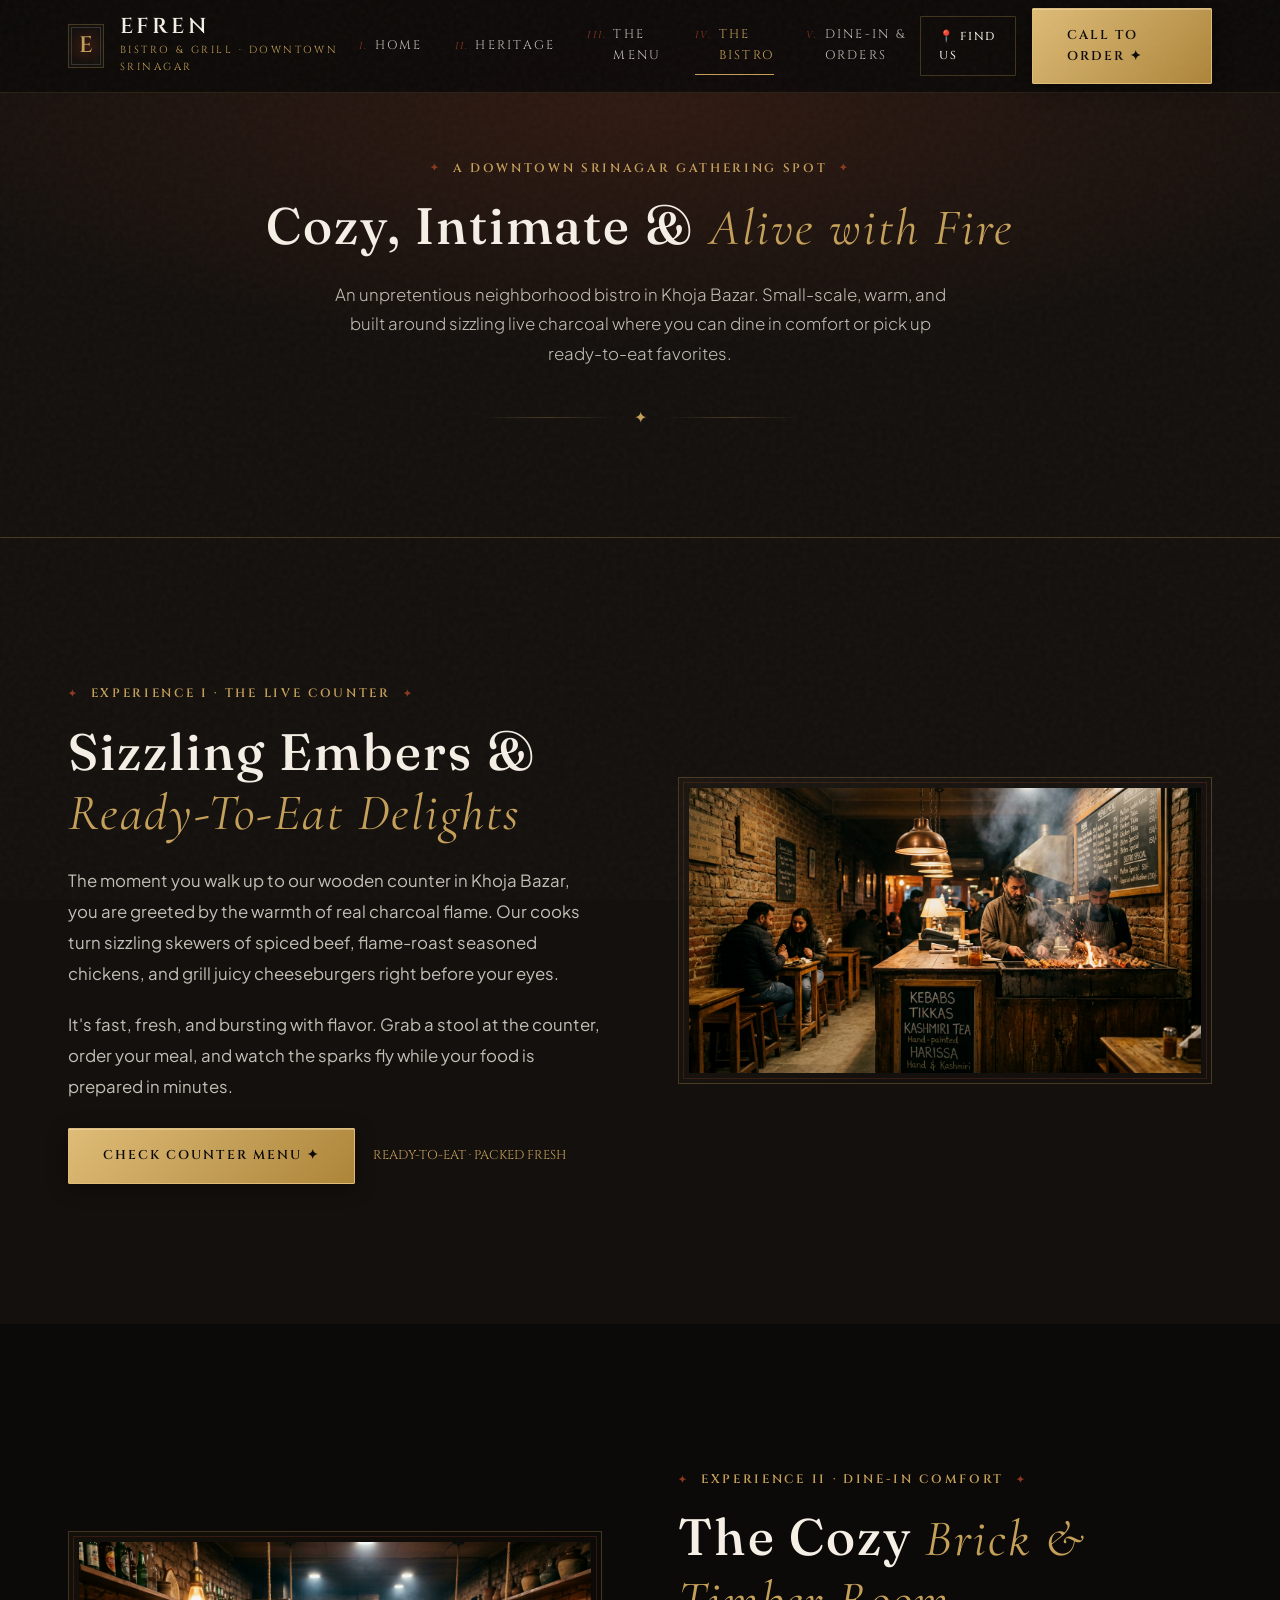
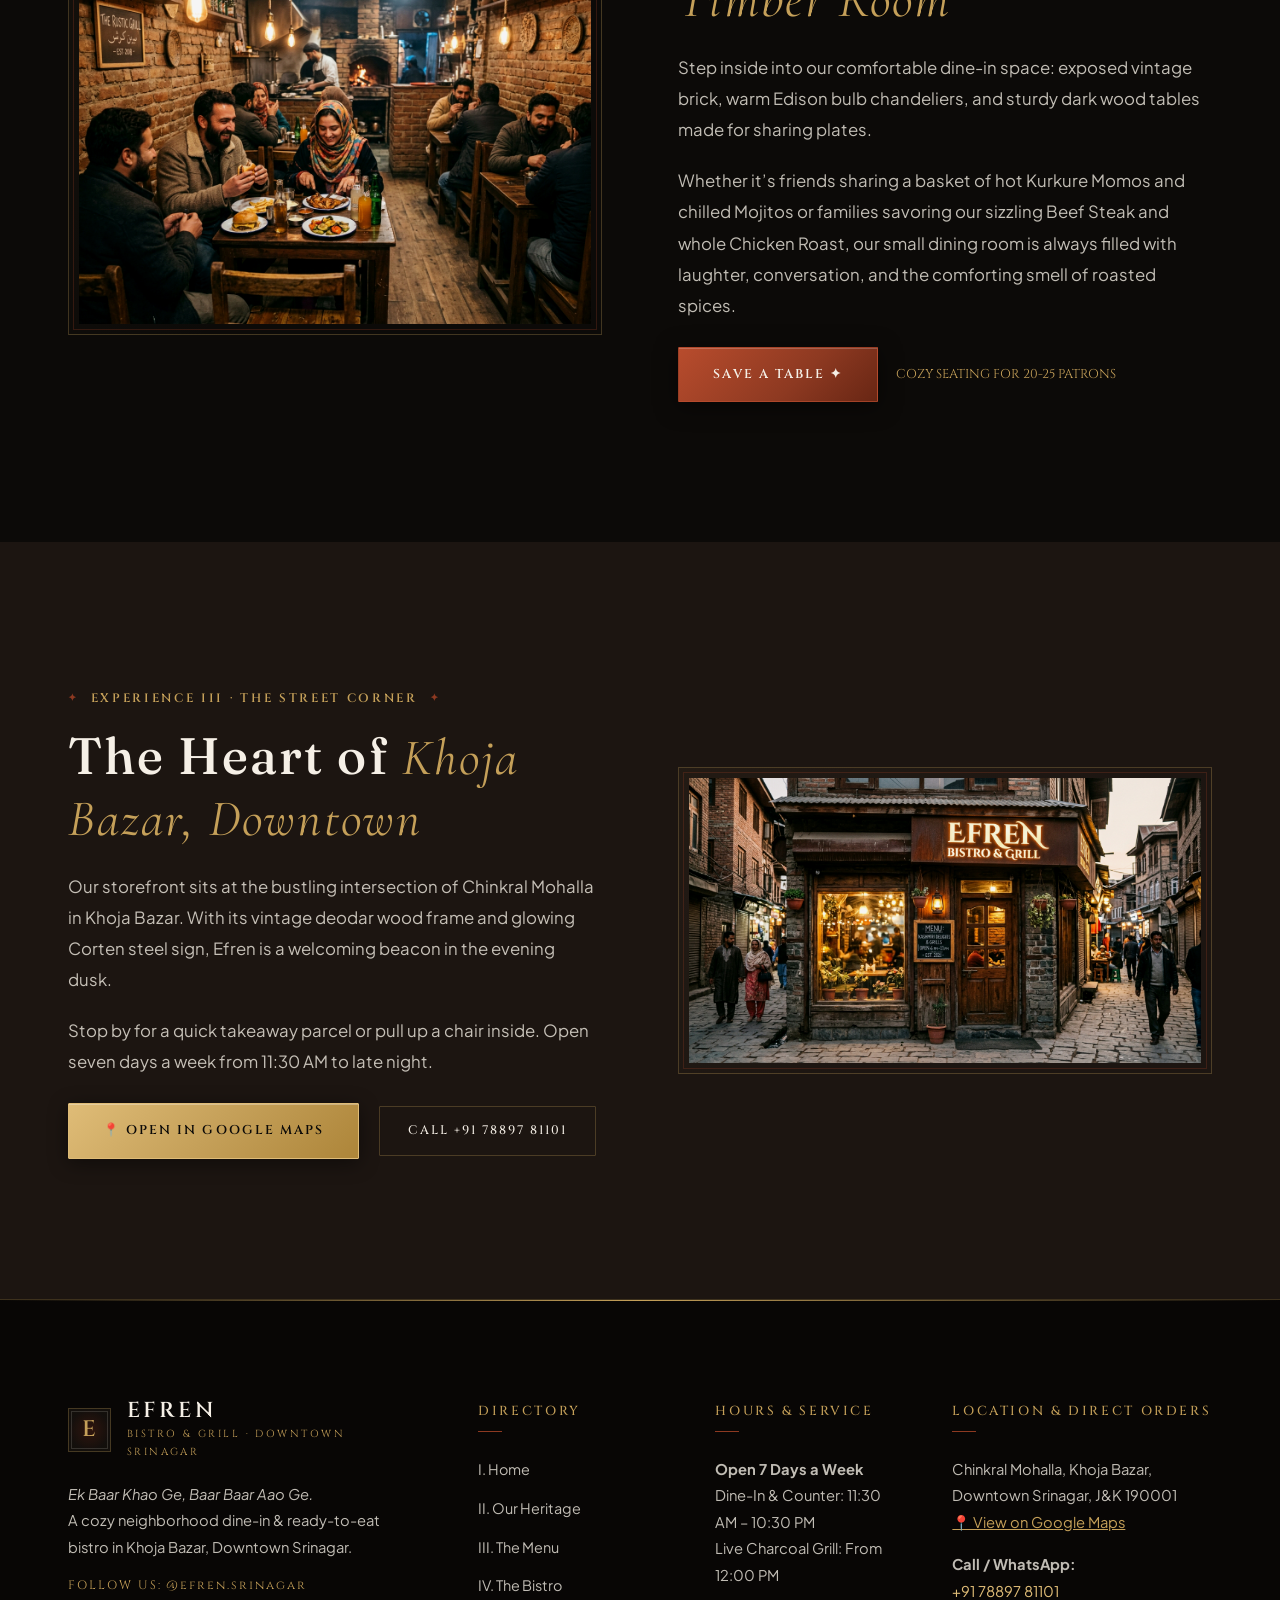
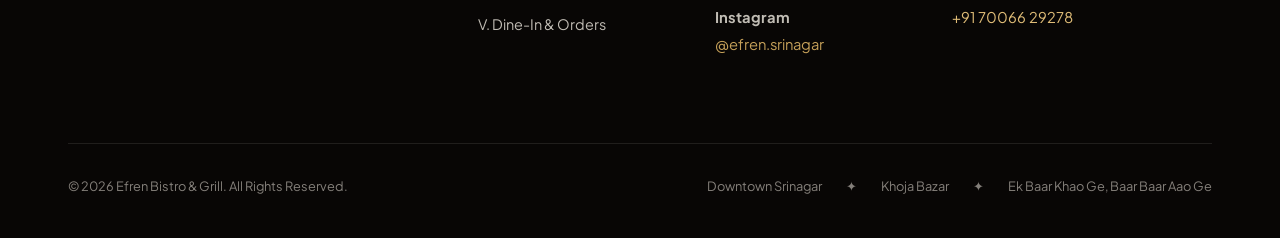
==== atmosphere.html @ 0ba17f74 "Add files via upload" ====
<!DOCTYPE html>
<html lang="en">
<head>
  <meta charset="UTF-8">
  <meta name="viewport" content="width=device-width, initial-scale=1.0">
  <title>The Bistro &amp; Atmosphere — Efren Bistro &amp; Grill Downtown Srinagar</title>
  <meta name="description" content="Experience the cozy small-scale dine-in atmosphere of Efren Bistro & Grill in Khoja Bazar, Downtown Srinagar. Sizzling charcoal counter, warm brick walls, and ready-to-eat street grill.">
  <link rel="stylesheet" href="assets/css/style.css">
</head>
<body class="bg-obsidian">

  <!-- ================= HEADER ================= -->
  <header class="site-header">
    <div class="container">
      <div class="header-inner">
        <a href="index.html" class="brand-crest" aria-label="Efren Bistro & Grill Home">
          <div class="brand-monogram">E</div>
          <div class="brand-text">
            <span class="brand-name">EFREN</span>
            <span class="brand-tag">Bistro &amp; Grill · Downtown Srinagar</span>
          </div>
        </a>

        <nav class="desktop-nav" aria-label="Main Navigation">
          <a href="index.html" class="nav-link"><span class="nav-num">I.</span> Home</a>
          <a href="story.html" class="nav-link"><span class="nav-num">II.</span> Heritage</a>
          <a href="menu.html" class="nav-link"><span class="nav-num">III.</span> The Menu</a>
          <a href="atmosphere.html" class="nav-link active"><span class="nav-num">IV.</span> The Bistro</a>
          <a href="reservations.html" class="nav-link"><span class="nav-num">V.</span> Dine-In &amp; Orders</a>
        </nav>

        <div class="header-cta-wrap">
          <a href="https://maps.app.goo.gl/sVBspjCtsgYMoenR8" target="_blank" class="btn-ghost-brass" style="padding: 10px 18px; font-size: 0.72rem;">📍 Find Us</a>
          <a href="tel:+917889781101" class="btn-brass">Call to Order ✦</a>
          <button class="mobile-toggle" aria-label="Toggle navigation menu" aria-expanded="false">
            <span></span><span></span><span></span>
          </button>
        </div>
      </div>
    </div>
  </header>

  <!-- Mobile Drawer -->
  <div class="mobile-drawer" role="dialog" aria-modal="true" aria-label="Mobile Navigation">
    <div class="drawer-top-bar">
      <div class="brand-monogram">E</div>
      <button class="drawer-close" aria-label="Close menu">✕</button>
    </div>
    <a href="index.html" class="nav-link"><span class="nav-num">I.</span> Home</a>
    <a href="story.html" class="nav-link"><span class="nav-num">II.</span> Our Story</a>
    <a href="menu.html" class="nav-link"><span class="nav-num">III.</span> The Menu</a>
    <a href="atmosphere.html" class="nav-link active"><span class="nav-num">IV.</span> The Bistro</a>
    <a href="reservations.html" class="nav-link"><span class="nav-num">V.</span> Dine-In &amp; Orders</a>
    <div style="margin-top: 36px; display: flex; flex-direction: column; gap: 12px;">
      <a href="tel:+917889781101" class="btn-brass" style="width: 100%; text-align: center;">Call: +91 78897 81101</a>
      <a href="https://maps.app.goo.gl/sVBspjCtsgYMoenR8" target="_blank" class="btn-ghost-brass" style="width: 100%; text-align: center;">📍 Open Google Maps</a>
    </div>
  </div>

  <!-- ================= BANNER ================= -->
  <section class="page-banner">
    <div class="container">
      <div class="page-banner-inner reveal-on-scroll">
        <div class="eyebrow">A Downtown Srinagar Gathering Spot</div>
        <h1 class="section-title">Cozy, Intimate &amp; <em>Alive with Fire</em></h1>
        <p class="section-subtitle" style="margin: 0 auto;">
          An unpretentious neighborhood bistro in Khoja Bazar. Small-scale, warm, and built around sizzling live charcoal where you can dine in comfort or pick up ready-to-eat favorites.
        </p>
        <div class="ornate-divider center">✦</div>
      </div>
    </div>
  </section>

  <!-- ================= SPACE 1: THE CHARCOAL COUNTER ================= -->
  <section class="editorial-section bg-walnut">
    <div class="container">
      <div class="editorial-grid">
        
        <div class="reveal-on-scroll">
          <div class="eyebrow">Experience I · The Live Counter</div>
          <h2 class="section-title">Sizzling Embers &amp; <em>Ready-To-Eat Delights</em></h2>
          <p style="font-size: 1.05rem; line-height: 1.85; margin-bottom: 20px;">
            The moment you walk up to our wooden counter in Khoja Bazar, you are greeted by the warmth of real charcoal flame. Our cooks turn sizzling skewers of spiced beef, flame-roast seasoned chickens, and grill juicy cheeseburgers right before your eyes.
          </p>
          <p style="font-size: 1.05rem; line-height: 1.85; margin-bottom: 26px;">
            It's fast, fresh, and bursting with flavor. Grab a stool at the counter, order your meal, and watch the sparks fly while your food is prepared in minutes.
          </p>
          <div style="display: flex; gap: 18px; align-items: center; flex-wrap: wrap;">
            <a href="menu.html" class="btn-brass">Check Counter Menu ✦</a>
            <span style="color: var(--tarnished-brass); font-family: var(--font-serif-royal); font-size: 0.8rem;">READY-TO-EAT · PACKED FRESH</span>
          </div>
        </div>

        <div class="archival-frame reveal-on-scroll">
          <img src="assets/images/bistro-counter.jpg" alt="Live charcoal grill counter at Efren Bistro & Grill" width="800" height="600" loading="lazy">
        </div>

      </div>
    </div>
  </section>

  <!-- ================= SPACE 2: COZY DINE-IN ROOM ================= -->
  <section class="editorial-section bg-obsidian">
    <div class="container">
      <div class="editorial-grid reverse">
        
        <div class="reveal-on-scroll">
          <div class="eyebrow">Experience II · Dine-In Comfort</div>
          <h2 class="section-title">The Cozy <em>Brick &amp; Timber Room</em></h2>
          <p style="font-size: 1.05rem; line-height: 1.85; margin-bottom: 20px;">
            Step inside into our comfortable dine-in space: exposed vintage brick, warm Edison bulb chandeliers, and sturdy dark wood tables made for sharing plates.
          </p>
          <p style="font-size: 1.05rem; line-height: 1.85; margin-bottom: 26px;">
            Whether it’s friends sharing a basket of hot Kurkure Momos and chilled Mojitos or families savoring our sizzling Beef Steak and whole Chicken Roast, our small dining room is always filled with laughter, conversation, and the comforting smell of roasted spices.
          </p>
          <div style="display: flex; gap: 18px; align-items: center; flex-wrap: wrap;">
            <a href="reservations.html" class="btn-corten">Save a Table ✦</a>
            <span style="color: var(--tarnished-brass); font-family: var(--font-serif-royal); font-size: 0.8rem;">COZY SEATING FOR 20-25 PATRONS</span>
          </div>
        </div>

        <div class="archival-frame reveal-on-scroll">
          <img src="assets/images/bistro-dining.jpg" alt="Cozy dine-in room of Efren Bistro in Downtown Srinagar" width="800" height="600" loading="lazy">
        </div>

      </div>
    </div>
  </section>

  <!-- ================= SPACE 3: HISTORIC STOREFRONT IN KHOJA BAZAR ================= -->
  <section class="editorial-section bg-walnut-warm">
    <div class="container">
      <div class="editorial-grid">
        
        <div class="reveal-on-scroll">
          <div class="eyebrow">Experience III · The Street Corner</div>
          <h2 class="section-title">The Heart of <em>Khoja Bazar, Downtown</em></h2>
          <p style="font-size: 1.05rem; line-height: 1.85; margin-bottom: 20px;">
            Our storefront sits at the bustling intersection of Chinkral Mohalla in Khoja Bazar. With its vintage deodar wood frame and glowing Corten steel sign, Efren is a welcoming beacon in the evening dusk.
          </p>
          <p style="font-size: 1.05rem; line-height: 1.85; margin-bottom: 26px;">
            Stop by for a quick takeaway parcel or pull up a chair inside. Open seven days a week from 11:30 AM to late night.
          </p>
          <div style="display: flex; gap: 20px; align-items: center; flex-wrap: wrap;">
            <a href="https://maps.app.goo.gl/sVBspjCtsgYMoenR8" target="_blank" class="btn-brass">📍 Open in Google Maps</a>
            <a href="tel:+917889781101" class="btn-ghost-brass">Call +91 78897 81101</a>
          </div>
        </div>

        <div class="archival-frame reveal-on-scroll">
          <img src="assets/images/bistro-storefront.jpg" alt="Storefront of Efren Bistro in historic Khoja Bazar" width="800" height="600" loading="lazy">
        </div>

      </div>
    </div>
  </section>

  <!-- ================= SITE FOOTER ================= -->
  <footer class="site-footer">
    <div class="container">
      <div class="footer-grid">
        
        <div class="footer-col">
          <div class="brand-crest" style="margin-bottom: 20px;">
            <div class="brand-monogram">E</div>
            <div class="brand-text">
              <span class="brand-name">EFREN</span>
              <span class="brand-tag">Bistro &amp; Grill · Downtown Srinagar</span>
            </div>
          </div>
          <p class="footer-info-p">
            <em>Ek Baar Khao Ge, Baar Baar Aao Ge.</em><br>
            A cozy neighborhood dine-in &amp; ready-to-eat bistro in Khoja Bazar, Downtown Srinagar.
          </p>
          <div style="font-family: var(--font-serif-royal); font-size: 0.76rem; letter-spacing: 0.16em; color: var(--tarnished-brass);">
            FOLLOW US: @efren.srinagar
          </div>
        </div>

        <div class="footer-col">
          <h4>Directory</h4>
          <ul class="footer-links">
            <li><a href="index.html">I. Home</a></li>
            <li><a href="story.html">II. Our Heritage</a></li>
            <li><a href="menu.html">III. The Menu</a></li>
            <li><a href="atmosphere.html">IV. The Bistro</a></li>
            <li><a href="reservations.html">V. Dine-In &amp; Orders</a></li>
          </ul>
        </div>

        <div class="footer-col">
          <h4>Hours &amp; Service</h4>
          <p class="footer-info-p">
            <strong>Open 7 Days a Week</strong><br>
            Dine-In &amp; Counter: 11:30 AM – 10:30 PM<br>
            Live Charcoal Grill: From 12:00 PM<br>
          </p>
          <p class="footer-info-p">
            <strong>Instagram</strong><br>
            <a href="https://instagram.com/efren.srinagar" target="_blank" style="color: var(--tarnished-brass);">@efren.srinagar</a>
          </p>
        </div>

        <div class="footer-col">
          <h4>Location &amp; Direct Orders</h4>
          <p class="footer-info-p">
            Chinkral Mohalla, Khoja Bazar,<br>
            Downtown Srinagar, J&amp;K 190001<br>
            <a href="https://maps.app.goo.gl/sVBspjCtsgYMoenR8" target="_blank" style="color: var(--tarnished-brass); text-decoration: underline;">📍 View on Google Maps</a>
          </p>
          <p class="footer-info-p">
            <strong>Call / WhatsApp:</strong><br>
            <a href="tel:+917889781101" style="color: var(--brass-bright);">+91 78897 81101</a><br>
            <a href="tel:+917006629278" style="color: var(--brass-bright);">+91 70066 29278</a>
          </p>
        </div>

      </div>

      <div class="footer-bottom">
        <div>© 2026 Efren Bistro &amp; Grill. All Rights Reserved.</div>
        <div style="display: flex; gap: 24px;">
          <span>Downtown Srinagar</span>
          <span>✦</span>
          <span>Khoja Bazar</span>
          <span>✦</span>
          <span>Ek Baar Khao Ge, Baar Baar Aao Ge</span>
        </div>
      </div>
    </div>
  </footer>

  <!-- ================= MOBILE STICKY QUICK ACTION BAR ================= -->
  <aside class="mobile-action-bar" aria-label="Quick Actions">
    <a href="tel:+917889781101" class="mobile-action-btn primary">
      <span class="action-icon">📞</span>
      <span>Call Order</span>
    </a>
    <a href="menu.html" class="mobile-action-btn">
      <span class="action-icon">📋</span>
      <span>Menu</span>
    </a>
    <a href="reservations.html" class="mobile-action-btn">
      <span class="action-icon">🍽️</span>
      <span>Dine-In</span>
    </a>
    <a href="https://maps.app.goo.gl/sVBspjCtsgYMoenR8" target="_blank" class="mobile-action-btn">
      <span class="action-icon">📍</span>
      <span>Maps</span>
    </a>
  </aside>

  <script src="assets/js/main.js"></script>
</body>
</html>
---- assets/css/style.css ----
/* ==========================================================================
   EFREN BISTRO & GRILL — SRINAGAR
   "Old Money & Corten Rust" Editorial Design System
   ========================================================================== */

@import url('https://fonts.googleapis.com/css2?family=Cinzel:wght@400;500;600;700&family=Cormorant+Garamond:ital,wght@0,400;0,500;0,600;1,400;1,500&family=Fraunces:ital,opsz,wght@0,9..144,300;0,9..144,400;0,9..144,500;0,9..144,600;1,9..144,400&family=Plus+Jakarta+Sans:wght@300;400;500;600&display=swap');

:root {
  /* Aristocratic Palettes */
  --bg-obsidian: #0c0a08;
  --bg-walnut: #14100d;
  --bg-walnut-warm: #1c1511;
  --bg-panel: #231b16;
  --bg-card: #201712;
  
  /* Weathered Metals & Earth Patina */
  --corten-rust: #8d3921;
  --corten-ember: #b84c2d;
  --corten-glow: rgba(184, 76, 45, 0.35);
  --tarnished-brass: #c5a059;
  --brass-bright: #dfbc77;
  --brass-dim: #987a3c;
  --oxidized-copper: #334d4e;
  --oxidized-lake: #213536;
  
  /* Parchment & Linen (Old Paper) */
  --parchment: #f5efe6;
  --parchment-dim: #e4d8c7;
  --bone: #faf7f2;
  --linen-dark: #3a2e26;
  
  /* Text & Legibility */
  --text-primary: #f5efe6;
  --text-secondary: rgba(245, 239, 230, 0.78);
  --text-muted: rgba(245, 239, 230, 0.52);
  --text-faint: rgba(245, 239, 230, 0.3);
  --text-dark: #1e1712;
  --text-dark-muted: #5e4f45;

  /* Borders & Hairlines */
  --line-gold: rgba(197, 160, 89, 0.28);
  --line-gold-bright: rgba(197, 160, 89, 0.55);
  --line-rust: rgba(141, 57, 33, 0.4);
  --line-faint: rgba(245, 239, 230, 0.1);
  --line-subtle: rgba(245, 239, 230, 0.06);

  /* Typography Stacks */
  --font-serif-royal: 'Cinzel', serif;
  --font-serif-display: 'Fraunces', serif;
  --font-serif-editorial: 'Cormorant Garamond', serif;
  --font-sans: 'Plus Jakarta Sans', -apple-system, BlinkMacSystemFont, sans-serif;

  /* Container */
  --max-w: 1240px;
  --header-h: 92px;
}

/* Base Reset & Smoothness */
*, *::before, *::after {
  margin: 0;
  padding: 0;
  box-sizing: border-box;
}

html {
  scroll-behavior: smooth;
  font-size: 16px;
  background-color: var(--bg-obsidian);
  color: var(--text-primary);
  text-rendering: optimizeLegibility;
  -webkit-font-smoothing: antialiased;
}

body {
  font-family: var(--font-sans);
  font-weight: 400;
  line-height: 1.68;
  background-color: var(--bg-obsidian);
  color: var(--text-primary);
  overflow-x: hidden;
  position: relative;
}

/* Subtle Vintage Tactile Grain Overlay */
body::before {
  content: '';
  position: fixed;
  inset: 0;
  width: 100vw;
  height: 100vh;
  pointer-events: none;
  z-index: 9999;
  opacity: 0.035;
  background-image: url("data:image/svg+xml,%3Csvg viewBox='0 0 200 200' xmlns='http://www.w3.org/2000/svg'%3E%3Cfilter id='noiseFilter'%3E%3CfeTurbulence type='fractalNoise' baseFrequency='0.85' numOctaves='3' stitchTiles='stitch'/%3E%3C/filter%3E%3Crect width='100%25' height='100%25' filter='url(%23noiseFilter)'/%3E%3C/svg%3E");
}

/* Typography Hierarchy */
h1, h2, h3, h4, .serif-royal {
  font-family: var(--font-serif-royal);
  font-weight: 500;
  letter-spacing: 0.04em;
  color: var(--text-primary);
}

.serif-display {
  font-family: var(--font-serif-display);
}

.serif-editorial {
  font-family: var(--font-serif-editorial);
  letter-spacing: 0.02em;
}

p {
  color: var(--text-secondary);
}

a {
  color: inherit;
  text-decoration: none;
  transition: color 0.28s ease, border-color 0.28s ease;
}

img {
  max-width: 100%;
  height: auto;
  display: block;
}

::selection {
  background: var(--corten-rust);
  color: var(--parchment);
}

/* Layout Container */
.container {
  max-width: var(--max-w);
  margin-left: auto;
  margin-right: auto;
  padding-left: clamp(20px, 5vw, 48px);
  padding-right: clamp(20px, 5vw, 48px);
}

/* ==========================================================================
   OLD MONEY ORNAMENTS & UTILITIES
   ========================================================================== */

.fluron {
  display: inline-flex;
  align-items: center;
  justify-content: center;
  color: var(--tarnished-brass);
  font-size: 0.85rem;
  letter-spacing: 0.2em;
  user-select: none;
}

.ornate-divider {
  display: flex;
  align-items: center;
  justify-content: center;
  gap: 18px;
  margin: 36px auto;
  color: var(--tarnished-brass);
  max-width: 320px;
}

.ornate-divider::before,
.ornate-divider::after {
  content: '';
  flex: 1;
  height: 1px;
  background: linear-gradient(90deg, transparent, var(--line-gold), transparent);
}

.ornate-divider.center {
  margin-left: auto;
  margin-right: auto;
}

.eyebrow {
  display: inline-flex;
  align-items: center;
  gap: 12px;
  font-family: var(--font-serif-royal);
  font-size: 0.76rem;
  font-weight: 600;
  text-transform: uppercase;
  letter-spacing: 0.22em;
  color: var(--tarnished-brass);
  margin-bottom: 18px;
}

.eyebrow::before,
.eyebrow::after {
  content: '✦';
  font-size: 0.65rem;
  color: var(--corten-rust);
}

.section-title {
  font-family: var(--font-serif-display);
  font-size: clamp(2.1rem, 4vw, 3.4rem);
  line-height: 1.15;
  color: var(--parchment);
  margin-bottom: 22px;
}

.section-title em {
  font-family: var(--font-serif-editorial);
  font-style: italic;
  font-weight: 400;
  color: var(--tarnished-brass);
}

.section-subtitle {
  font-size: 1.05rem;
  line-height: 1.75;
  color: var(--text-secondary);
  max-width: 620px;
  font-weight: 300;
}

/* Aristocratic Archival Framing */
.archival-frame {
  position: relative;
  padding: 10px;
  border: 1px solid var(--line-gold);
  background: linear-gradient(135deg, rgba(197,160,89,0.04) 0%, transparent 60%);
}

.archival-frame::before {
  content: '';
  position: absolute;
  inset: 4px;
  border: 1px solid rgba(141, 57, 33, 0.3);
  pointer-events: none;
}

.archival-frame img {
  width: 100%;
  height: 100%;
  object-fit: cover;
  filter: contrast(1.04) brightness(0.96);
  transition: transform 0.6s cubic-bezier(0.16, 1, 0.3, 1), filter 0.6s ease;
}

.archival-frame:hover img {
  transform: scale(1.02);
  filter: contrast(1.06) brightness(1);
}

/* Corner Accents */
.corner-accent {
  position: relative;
}

.corner-accent::after {
  content: '✦';
  position: absolute;
  top: -8px;
  right: -8px;
  color: var(--tarnished-brass);
  font-size: 0.75rem;
}

/* Buttons & Luxury Links */
.btn-brass {
  display: inline-flex;
  align-items: center;
  justify-content: center;
  gap: 12px;
  padding: 16px 34px;
  font-family: var(--font-serif-royal);
  font-size: 0.8rem;
  font-weight: 600;
  letter-spacing: 0.16em;
  text-transform: uppercase;
  color: var(--bg-obsidian);
  background: linear-gradient(135deg, var(--brass-bright) 0%, var(--tarnished-brass) 50%, #ad8539 100%);
  border: 1px solid var(--brass-bright);
  border-radius: 1px;
  box-shadow: 0 4px 20px rgba(0, 0, 0, 0.45), inset 0 1px 0 rgba(255, 255, 255, 0.3);
  cursor: pointer;
  transition: all 0.35s ease;
  position: relative;
  overflow: hidden;
}

.btn-brass:hover {
  background: linear-gradient(135deg, #fff 0%, var(--brass-bright) 60%, var(--tarnished-brass) 100%);
  transform: translateY(-2px);
  box-shadow: 0 8px 28px rgba(197, 160, 89, 0.35);
  color: #0c0907;
}

.btn-corten {
  display: inline-flex;
  align-items: center;
  justify-content: center;
  gap: 12px;
  padding: 16px 34px;
  font-family: var(--font-serif-royal);
  font-size: 0.8rem;
  font-weight: 600;
  letter-spacing: 0.16em;
  text-transform: uppercase;
  color: var(--parchment);
  background: linear-gradient(135deg, var(--corten-ember) 0%, var(--corten-rust) 60%, #682614 100%);
  border: 1px solid rgba(184, 76, 45, 0.6);
  border-radius: 1px;
  box-shadow: 0 4px 22px rgba(0, 0, 0, 0.5), inset 0 1px 0 rgba(255, 255, 255, 0.2);
  cursor: pointer;
  transition: all 0.35s ease;
}

.btn-corten:hover {
  background: linear-gradient(135deg, #c75635 0%, var(--corten-ember) 60%, var(--corten-rust) 100%);
  transform: translateY(-2px);
  box-shadow: 0 8px 30px var(--corten-glow);
}

.btn-ghost-brass {
  display: inline-flex;
  align-items: center;
  gap: 12px;
  padding: 14px 28px;
  font-family: var(--font-serif-royal);
  font-size: 0.78rem;
  font-weight: 500;
  letter-spacing: 0.16em;
  text-transform: uppercase;
  color: var(--parchment);
  background: transparent;
  border: 1px solid var(--line-gold);
  border-radius: 1px;
  transition: all 0.35s ease;
}

.btn-ghost-brass:hover {
  border-color: var(--brass-bright);
  color: var(--brass-bright);
  background: rgba(197, 160, 89, 0.08);
  transform: translateY(-2px);
}

.link-subtle {
  font-family: var(--font-serif-royal);
  font-size: 0.8rem;
  letter-spacing: 0.14em;
  text-transform: uppercase;
  color: var(--tarnished-brass);
  display: inline-flex;
  align-items: center;
  gap: 8px;
  position: relative;
  padding-bottom: 4px;
}

.link-subtle::after {
  content: '';
  position: absolute;
  bottom: 0;
  left: 0;
  width: 100%;
  height: 1px;
  background: var(--tarnished-brass);
  transition: width 0.3s ease;
}

.link-subtle:hover {
  color: var(--brass-bright);
}

/* ==========================================================================
   NAVIGATION BAR
   ========================================================================== */

header.site-header {
  position: fixed;
  top: 0;
  left: 0;
  right: 0;
  z-index: 1000;
  transition: background 0.4s ease, padding 0.4s ease, border-color 0.4s ease;
  border-bottom: 1px solid rgba(197, 160, 89, 0.15);
  background: rgba(12, 10, 8, 0.88);
  backdrop-filter: blur(14px);
  -webkit-backdrop-filter: blur(14px);
}

header.site-header.scrolled {
  background: rgba(10, 8, 7, 0.96);
  border-bottom-color: rgba(197, 160, 89, 0.28);
  box-shadow: 0 10px 30px rgba(0, 0, 0, 0.6);
}

.header-inner {
  display: flex;
  align-items: center;
  justify-content: space-between;
  height: var(--header-h);
  transition: height 0.35s ease;
}

header.site-header.scrolled .header-inner {
  height: 76px;
}

/* Brand Monogram & Crest */
.brand-crest {
  display: flex;
  align-items: center;
  gap: 16px;
  color: var(--parchment);
}

.brand-monogram {
  width: 44px;
  height: 44px;
  border: 1px solid var(--line-gold);
  display: flex;
  align-items: center;
  justify-content: center;
  font-family: var(--font-serif-royal);
  font-size: 1.4rem;
  font-weight: 600;
  color: var(--tarnished-brass);
  background: radial-gradient(circle, rgba(141,57,33,0.3) 0%, rgba(20,16,13,0.9) 70%);
  position: relative;
}

.brand-monogram::before {
  content: '';
  position: absolute;
  inset: 2px;
  border: 1px solid rgba(245, 239, 230, 0.15);
}

.brand-text {
  display: flex;
  flex-direction: column;
}

.brand-name {
  font-family: var(--font-serif-royal);
  font-size: 1.35rem;
  letter-spacing: 0.16em;
  font-weight: 600;
  color: var(--parchment);
  line-height: 1;
}

.brand-tag {
  font-family: var(--font-serif-royal);
  font-size: 0.64rem;
  letter-spacing: 0.24em;
  text-transform: uppercase;
  color: var(--tarnished-brass);
  margin-top: 5px;
}

/* Nav Links */
nav.desktop-nav {
  display: flex;
  align-items: center;
  gap: 32px;
}

.nav-link {
  font-family: var(--font-serif-royal);
  font-size: 0.78rem;
  letter-spacing: 0.18em;
  text-transform: uppercase;
  color: var(--text-secondary);
  position: relative;
  padding: 8px 0;
  display: inline-flex;
  align-items: baseline;
  gap: 6px;
  transition: color 0.3s ease;
}

.nav-link .nav-num {
  font-family: var(--font-serif-editorial);
  font-size: 0.7rem;
  color: var(--corten-rust);
  font-style: italic;
}

.nav-link::after {
  content: '';
  position: absolute;
  bottom: 0;
  left: 0;
  width: 0;
  height: 1px;
  background: var(--tarnished-brass);
  transition: width 0.35s cubic-bezier(0.16, 1, 0.3, 1);
}

.nav-link:hover {
  color: var(--parchment);
}

.nav-link:hover::after,
.nav-link.active::after {
  width: 100%;
}

.nav-link.active {
  color: var(--tarnished-brass);
}

.header-cta-wrap {
  display: flex;
  align-items: center;
  gap: 16px;
}

/* Mobile Nav Toggle */
.mobile-toggle {
  display: none;
  background: none;
  border: 1px solid var(--line-gold);
  width: 44px;
  height: 44px;
  color: var(--parchment);
  cursor: pointer;
  padding: 10px;
  flex-direction: column;
  justify-content: space-around;
}

.mobile-toggle span {
  display: block;
  width: 100%;
  height: 1px;
  background: var(--tarnished-brass);
  transition: all 0.3s ease;
}

/* Mobile Drawer Overlay */
.mobile-drawer {
  position: fixed;
  inset: 0;
  background: rgba(12, 10, 8, 0.97);
  backdrop-filter: blur(20px);
  z-index: 999;
  display: flex;
  flex-direction: column;
  justify-content: center;
  padding: 40px clamp(24px, 8vw, 64px);
  transform: translateY(-100%);
  transition: transform 0.45s cubic-bezier(0.16, 1, 0.3, 1);
}

.mobile-drawer.open {
  transform: translateY(0);
}

.mobile-drawer .nav-link {
  font-size: 1.2rem;
  margin: 14px 0;
}

/* ==========================================================================
   HERO SECTIONS (PAGE SPECIFIC & HOMEPAGE)
   ========================================================================== */

.hero-editorial {
  position: relative;
  min-height: 92vh;
  display: flex;
  align-items: center;
  padding-top: calc(var(--header-h) + 40px);
  padding-bottom: 80px;
  background-color: var(--bg-obsidian);
  overflow: hidden;
}

.hero-editorial::before {
  content: '';
  position: absolute;
  inset: 0;
  background: 
    radial-gradient(ellipse 90% 80% at 75% 35%, rgba(184, 76, 45, 0.18), transparent 70%),
    radial-gradient(ellipse 60% 60% at 20% 80%, rgba(197, 160, 89, 0.1), transparent 60%),
    linear-gradient(180deg, rgba(12,10,8,0.3) 0%, rgba(12,10,8,0.85) 75%, var(--bg-obsidian) 100%);
  z-index: 2;
  pointer-events: none;
}

.hero-bg-media {
  position: absolute;
  inset: 0;
  z-index: 1;
}

.hero-bg-media img {
  width: 100%;
  height: 100%;
  object-fit: cover;
  object-position: center;
  filter: brightness(0.62) contrast(1.1) saturate(1.1);
  transform: scale(1.04);
  transition: transform 10s ease-out;
}

.hero-editorial:hover .hero-bg-media img {
  transform: scale(1.0);
}

.hero-content {
  position: relative;
  z-index: 5;
  max-width: 780px;
}

.hero-crest-badge {
  display: inline-flex;
  align-items: center;
  gap: 12px;
  padding: 8px 18px;
  background: rgba(20, 16, 13, 0.7);
  border: 1px solid var(--line-gold);
  margin-bottom: 28px;
  font-family: var(--font-serif-royal);
  font-size: 0.75rem;
  letter-spacing: 0.2em;
  text-transform: uppercase;
  color: var(--tarnished-brass);
}

.hero-heading {
  font-family: var(--font-serif-display);
  font-size: clamp(2.8rem, 6.2vw, 5.2rem);
  line-height: 1.04;
  color: var(--parchment);
  margin-bottom: 24px;
}

.hero-heading em {
  font-family: var(--font-serif-editorial);
  font-style: italic;
  font-weight: 400;
  color: var(--tarnished-brass);
}

.hero-lede {
  font-size: clamp(1.05rem, 1.8vw, 1.25rem);
  line-height: 1.75;
  color: var(--parchment-dim);
  max-width: 580px;
  margin-bottom: 38px;
  font-weight: 300;
}

.hero-actions {
  display: flex;
  align-items: center;
  gap: 22px;
  flex-wrap: wrap;
}

/* Page Banner Hero (Internal Pages) */
.page-banner {
  position: relative;
  padding-top: calc(var(--header-h) + 60px);
  padding-bottom: 70px;
  background-color: var(--bg-walnut);
  border-bottom: 1px solid var(--line-gold);
  overflow: hidden;
}

.page-banner::before {
  content: '';
  position: absolute;
  inset: 0;
  background: radial-gradient(ellipse 80% 60% at 50% 20%, rgba(141,57,33,0.22), transparent 75%);
  pointer-events: none;
}

.page-banner-inner {
  position: relative;
  z-index: 3;
  text-align: center;
  max-width: 820px;
  margin: 0 auto;
}

/* ==========================================================================
   SECTIONS & GRIDS
   ========================================================================== */

section.editorial-section {
  padding: clamp(80px, 12vw, 140px) 0;
  position: relative;
}

.bg-obsidian { background-color: var(--bg-obsidian); }
.bg-walnut { background-color: var(--bg-walnut); }
.bg-walnut-warm { background-color: var(--bg-walnut-warm); }

/* Double Hairline Border Panels */
.corten-panel {
  background: linear-gradient(160deg, #1f1712 0%, #15100d 100%);
  border: 1px solid var(--line-gold);
  padding: clamp(28px, 4vw, 54px);
  position: relative;
  box-shadow: 0 16px 40px rgba(0, 0, 0, 0.45);
}

.corten-panel::before {
  content: '';
  position: absolute;
  inset: 5px;
  border: 1px solid var(--line-rust);
  pointer-events: none;
}

/* 2-Column Editorial Grid */
.editorial-grid {
  display: grid;
  grid-template-columns: 1fr 1fr;
  gap: clamp(40px, 6vw, 90px);
  align-items: center;
}

.editorial-grid.reverse {
  direction: rtl;
}

.editorial-grid.reverse > * {
  direction: ltr;
}

/* 3-Column Luxury Cards */
.cards-grid-3 {
  display: grid;
  grid-template-columns: repeat(3, 1fr);
  gap: clamp(24px, 3vw, 36px);
}

.dish-card {
  background: var(--bg-card);
  border: 1px solid var(--line-gold);
  display: flex;
  flex-direction: column;
  transition: transform 0.4s cubic-bezier(0.16, 1, 0.3, 1), border-color 0.4s ease, box-shadow 0.4s ease;
  position: relative;
  overflow: hidden;
}

.dish-card:hover {
  transform: translateY(-6px);
  border-color: var(--brass-bright);
  box-shadow: 0 18px 45px rgba(0, 0, 0, 0.6), 0 0 20px rgba(197, 160, 89, 0.15);
}

.dish-media {
  position: relative;
  aspect-ratio: 4/3;
  overflow: hidden;
  border-bottom: 1px solid var(--line-gold);
}

.dish-media img {
  width: 100%;
  height: 100%;
  object-fit: cover;
  transition: transform 0.6s ease;
}

.dish-card:hover .dish-media img {
  transform: scale(1.05);
}

.dish-badge {
  position: absolute;
  top: 14px;
  left: 14px;
  background: rgba(12, 10, 8, 0.85);
  border: 1px solid var(--tarnished-brass);
  color: var(--brass-bright);
  font-family: var(--font-serif-royal);
  font-size: 0.68rem;
  letter-spacing: 0.14em;
  padding: 4px 10px;
  text-transform: uppercase;
}

.dish-body {
  padding: 28px 24px;
  display: flex;
  flex-direction: column;
  flex: 1;
}

.dish-header {
  display: flex;
  justify-content: space-between;
  align-items: baseline;
  margin-bottom: 12px;
}

.dish-name {
  font-family: var(--font-serif-display);
  font-size: 1.3rem;
  color: var(--parchment);
}

.dish-price {
  font-family: var(--font-serif-royal);
  font-size: 1.05rem;
  color: var(--tarnished-brass);
  font-weight: 600;
}

.dish-desc {
  font-size: 0.92rem;
  line-height: 1.65;
  color: var(--text-secondary);
  margin-bottom: 18px;
}

.dish-pairing {
  margin-top: auto;
  padding-top: 14px;
  border-top: 1px dashed var(--line-gold);
  font-family: var(--font-serif-editorial);
  font-size: 0.95rem;
  font-style: italic;
  color: var(--tarnished-brass);
}

/* Quotes & Accolades */
.quote-block {
  text-align: center;
  max-width: 860px;
  margin: 0 auto;
  padding: 60px 40px;
  position: relative;
}

.quote-block::before {
  content: '“';
  font-family: var(--font-serif-editorial);
  font-size: 6rem;
  color: var(--corten-rust);
  opacity: 0.35;
  position: absolute;
  top: 0;
  left: 50%;
  transform: translateX(-50%);
  line-height: 1;
}

.quote-text {
  font-family: var(--font-serif-editorial);
  font-size: clamp(1.4rem, 2.4vw, 2.1rem);
  font-style: italic;
  line-height: 1.5;
  color: var(--parchment);
  margin-bottom: 24px;
}

.quote-source {
  font-family: var(--font-serif-royal);
  font-size: 0.8rem;
  letter-spacing: 0.2em;
  text-transform: uppercase;
  color: var(--tarnished-brass);
}

/* ==========================================================================
   MENU PAGE SPECIFIC STYLES
   ========================================================================== */

.menu-nav-tabs {
  display: flex;
  justify-content: center;
  gap: 16px;
  margin-bottom: 56px;
  flex-wrap: wrap;
}

.menu-tab-btn {
  background: var(--bg-card);
  border: 1px solid var(--line-gold);
  color: var(--text-secondary);
  font-family: var(--font-serif-royal);
  font-size: 0.78rem;
  letter-spacing: 0.16em;
  text-transform: uppercase;
  padding: 12px 24px;
  cursor: pointer;
  transition: all 0.3s ease;
}

.menu-tab-btn:hover,
.menu-tab-btn.active {
  background: var(--corten-rust);
  color: var(--parchment);
  border-color: var(--corten-ember);
}

.menu-category-section {
  margin-bottom: 80px;
}

.category-header {
  border-bottom: 1px solid var(--line-gold);
  padding-bottom: 18px;
  margin-bottom: 36px;
  display: flex;
  justify-content: space-between;
  align-items: flex-end;
  flex-wrap: wrap;
  gap: 16px;
}

.category-title {
  font-family: var(--font-serif-royal);
  font-size: 1.65rem;
  letter-spacing: 0.1em;
  color: var(--parchment);
}

.category-note {
  font-family: var(--font-serif-editorial);
  font-style: italic;
  color: var(--tarnished-brass);
  font-size: 1.05rem;
}

.menu-items-list {
  display: grid;
  grid-template-columns: 1fr 1fr;
  gap: 36px 60px;
}

.menu-item-row {
  display: flex;
  flex-direction: column;
}

.item-head {
  display: flex;
  justify-content: space-between;
  align-items: baseline;
  gap: 16px;
  position: relative;
}

.item-name {
  font-family: var(--font-serif-display);
  font-size: 1.18rem;
  color: var(--parchment);
  white-space: nowrap;
}

.item-leader {
  flex: 1;
  border-bottom: 1px dotted var(--line-gold);
  margin-bottom: 6px;
}

.item-price {
  font-family: var(--font-serif-royal);
  font-size: 1.05rem;
  color: var(--tarnished-brass);
  font-weight: 600;
  white-space: nowrap;
}

.item-desc {
  font-size: 0.9rem;
  color: var(--text-muted);
  line-height: 1.6;
  margin-top: 6px;
}

.item-tags {
  display: flex;
  gap: 8px;
  margin-top: 8px;
}

.tag-pill {
  font-size: 0.65rem;
  font-family: var(--font-serif-royal);
  letter-spacing: 0.1em;
  text-transform: uppercase;
  padding: 2px 8px;
  background: rgba(141, 57, 33, 0.25);
  border: 1px solid rgba(141, 57, 33, 0.4);
  color: var(--parchment-dim);
}

/* ==========================================================================
   RESERVATIONS & BOOKING EXPERIENCE
   ========================================================================== */

.booking-panel {
  background: var(--bg-panel);
  border: 1px solid var(--line-gold);
  padding: clamp(32px, 5vw, 64px);
  position: relative;
  box-shadow: 0 20px 60px rgba(0, 0, 0, 0.6);
}

.booking-panel::before {
  content: '';
  position: absolute;
  inset: 6px;
  border: 1px solid var(--line-rust);
  pointer-events: none;
}

.booking-form-grid {
  display: grid;
  grid-template-columns: repeat(2, 1fr);
  gap: 28px;
}

.form-group {
  display: flex;
  flex-direction: column;
  gap: 10px;
}

.form-group.full {
  grid-column: 1 / -1;
}

label.form-label {
  font-family: var(--font-serif-royal);
  font-size: 0.76rem;
  letter-spacing: 0.16em;
  text-transform: uppercase;
  color: var(--tarnished-brass);
}

input.form-control,
select.form-control,
textarea.form-control {
  background: rgba(12, 10, 8, 0.7);
  border: 1px solid var(--line-gold);
  padding: 14px 18px;
  font-family: var(--font-sans);
  font-size: 0.95rem;
  color: var(--parchment);
  border-radius: 1px;
  transition: all 0.3s ease;
  width: 100%;
}

input.form-control:focus,
select.form-control:focus,
textarea.form-control:focus {
  outline: none;
  border-color: var(--brass-bright);
  background: rgba(20, 16, 13, 0.95);
  box-shadow: 0 0 15px rgba(197, 160, 89, 0.2);
}

select.form-control option {
  background: var(--bg-walnut);
  color: var(--parchment);
}

.radio-tiles {
  display: grid;
  grid-template-columns: repeat(3, 1fr);
  gap: 14px;
}

.radio-tile {
  border: 1px solid var(--line-gold);
  background: rgba(12, 10, 8, 0.6);
  padding: 16px 12px;
  text-align: center;
  cursor: pointer;
  transition: all 0.3s ease;
}

.radio-tile:hover {
  border-color: var(--tarnished-brass);
}

.radio-tile.selected {
  background: var(--corten-rust);
  border-color: var(--corten-ember);
  color: var(--parchment);
}

.tile-title {
  font-family: var(--font-serif-royal);
  font-size: 0.8rem;
  letter-spacing: 0.12em;
  text-transform: uppercase;
  margin-bottom: 4px;
}

.tile-sub {
  font-size: 0.72rem;
  color: var(--text-muted);
}

.radio-tile.selected .tile-sub {
  color: rgba(255, 255, 255, 0.8);
}

/* Modal Confirmation */
.modal-overlay {
  position: fixed;
  inset: 0;
  background: rgba(0, 0, 0, 0.85);
  backdrop-filter: blur(12px);
  z-index: 2000;
  display: flex;
  align-items: center;
  justify-content: center;
  padding: 24px;
  opacity: 0;
  visibility: hidden;
  transition: all 0.4s ease;
}

.modal-overlay.open {
  opacity: 1;
  visibility: visible;
}

.modal-box {
  background: var(--bg-panel);
  border: 1px solid var(--line-gold);
  max-width: 540px;
  width: 100%;
  padding: 48px clamp(24px, 5vw, 44px);
  position: relative;
  text-align: center;
  box-shadow: 0 25px 70px rgba(0, 0, 0, 0.8);
  transform: translateY(20px);
  transition: transform 0.4s cubic-bezier(0.16, 1, 0.3, 1);
}

.modal-overlay.open .modal-box {
  transform: translateY(0);
}

.modal-seal {
  width: 64px;
  height: 64px;
  border: 1px solid var(--tarnished-brass);
  border-radius: 50%;
  display: flex;
  align-items: center;
  justify-content: center;
  margin: 0 auto 24px;
  font-size: 1.8rem;
  color: var(--tarnished-brass);
  background: radial-gradient(circle, rgba(141,57,33,0.4) 0%, rgba(20,16,13,0.9) 75%);
}

/* ==========================================================================
   FOOTER (HERITAGE SALON)
   ========================================================================== */

footer.site-footer {
  background-color: #080605;
  border-top: 1px solid var(--line-gold);
  padding: 100px 0 40px;
  position: relative;
}

footer.site-footer::before {
  content: '';
  position: absolute;
  top: 0;
  left: 0;
  right: 0;
  height: 1px;
  background: linear-gradient(90deg, transparent, var(--tarnished-brass), transparent);
}

.footer-grid {
  display: grid;
  grid-template-columns: 2fr 1fr 1fr 1.5fr;
  gap: clamp(32px, 5vw, 64px);
  margin-bottom: 70px;
}

.footer-col h4 {
  font-family: var(--font-serif-royal);
  font-size: 0.82rem;
  letter-spacing: 0.2em;
  text-transform: uppercase;
  color: var(--tarnished-brass);
  margin-bottom: 24px;
  position: relative;
  padding-bottom: 10px;
}

.footer-col h4::after {
  content: '';
  position: absolute;
  bottom: 0;
  left: 0;
  width: 24px;
  height: 1px;
  background: var(--corten-rust);
}

.footer-links {
  list-style: none;
  display: flex;
  flex-direction: column;
  gap: 12px;
}

.footer-links a {
  color: var(--text-secondary);
  font-size: 0.9rem;
  transition: color 0.25s ease, padding-left 0.25s ease;
}

.footer-links a:hover {
  color: var(--brass-bright);
  padding-left: 6px;
}

.footer-info-p {
  font-size: 0.92rem;
  line-height: 1.8;
  color: var(--text-secondary);
  margin-bottom: 16px;
}

.footer-bottom {
  border-top: 1px solid var(--line-faint);
  padding-top: 32px;
  display: flex;
  justify-content: space-between;
  align-items: center;
  flex-wrap: wrap;
  gap: 18px;
  font-size: 0.8rem;
  color: var(--text-muted);
}

/* ==========================================================================
   ANIMATIONS & REVEAL SYSTEM
   ========================================================================== */

.reveal-on-scroll {
  opacity: 0;
  transform: translateY(28px);
  transition: opacity 0.9s cubic-bezier(0.16, 1, 0.3, 1), transform 0.9s cubic-bezier(0.16, 1, 0.3, 1);
}

.reveal-on-scroll.is-visible {
  opacity: 1;
  transform: translateY(0);
}

/* ==========================================================================
   RESPONSIVENESS
   ========================================================================== */

/* ==========================================================================
   RESPONSIVENESS & MOBILE VIEW OPTIMIZATION
   ========================================================================== */

/* Quick Bites Grid */
.quick-bites-grid {
  margin-top: 48px;
  display: grid;
  grid-template-columns: repeat(3, 1fr);
  gap: 24px;
}

/* Mobile Bottom Quick-Action Bar */
.mobile-action-bar {
  display: none;
}

/* Tablet Breakpoint (<= 1024px) */
@media (max-width: 1024px) {
  .editorial-grid {
    grid-template-columns: 1fr;
    gap: 44px;
  }
  .editorial-grid.reverse {
    direction: ltr;
  }
  .cards-grid-3 {
    grid-template-columns: 1fr 1fr;
  }
  .footer-grid {
    grid-template-columns: 1fr 1fr;
    gap: 36px;
  }
  .menu-items-list {
    grid-template-columns: 1fr;
  }
}

/* Mobile Breakpoint (<= 768px) */
@media (max-width: 768px) {
  :root {
    --header-h: 70px;
    --max-w: 100%;
  }

  body {
    padding-bottom: 70px; /* Offset for mobile action bar */
    -webkit-tap-highlight-color: transparent;
  }

  body.drawer-open {
    overflow: hidden;
  }

  .container {
    padding-left: clamp(16px, 4vw, 24px);
    padding-right: clamp(16px, 4vw, 24px);
  }

  /* Header adjustments */
  header.site-header .header-inner {
    height: var(--header-h);
  }

  header.site-header.scrolled .header-inner {
    height: 64px;
  }

  .brand-monogram {
    width: 38px;
    height: 38px;
    font-size: 1.2rem;
  }

  .brand-name {
    font-size: 1.15rem;
  }

  .brand-tag {
    font-size: 0.58rem;
    letter-spacing: 0.16em;
  }

  nav.desktop-nav {
    display: none;
  }

  .header-cta-wrap .btn-brass,
  .header-cta-wrap .btn-ghost-brass {
    display: none;
  }

  .mobile-toggle {
    display: flex;
    width: 42px;
    height: 42px;
    padding: 8px;
  }

  /* Mobile Drawer */
  .mobile-drawer {
    justify-content: flex-start;
    padding: 24px 20px 60px;
    overflow-y: auto;
    -webkit-overflow-scrolling: touch;
    z-index: 2001;
  }

  .drawer-top-bar {
    display: flex;
    justify-content: space-between;
    align-items: center;
    width: 100%;
    margin-bottom: 24px;
    padding-bottom: 16px;
    border-bottom: 1px solid var(--line-gold);
  }

  .mobile-drawer .nav-link {
    font-size: 1.1rem;
    padding: 14px 0;
    margin: 0;
    border-bottom: 1px solid rgba(245, 239, 230, 0.08);
    display: flex;
  }

  /* Hero adjustments */
  .hero-editorial {
    min-height: auto;
    padding-top: calc(var(--header-h) + 24px);
    padding-bottom: 48px;
  }

  .hero-crest-badge {
    font-size: 0.66rem;
    padding: 6px 12px;
    gap: 6px;
    flex-wrap: wrap;
    line-height: 1.4;
    text-align: center;
    justify-content: center;
    margin-bottom: 20px;
    max-width: 100%;
  }

  .hero-heading {
    font-size: clamp(2rem, 8vw, 3.2rem);
    line-height: 1.1;
    margin-bottom: 18px;
  }

  .hero-lede {
    font-size: 0.98rem;
    line-height: 1.65;
    margin-bottom: 24px;
  }

  .hero-actions {
    flex-direction: column;
    align-items: stretch;
    gap: 12px;
  }

  .hero-actions .btn-brass,
  .hero-actions .btn-ghost-brass,
  .hero-actions .btn-corten {
    width: 100%;
    text-align: center;
    padding: 14px 20px;
  }

  /* Section Spacing */
  section.editorial-section {
    padding: clamp(48px, 9vw, 76px) 0;
  }

  .section-title {
    font-size: clamp(1.75rem, 6.2vw, 2.3rem);
    line-height: 1.2;
    margin-bottom: 16px;
  }

  .section-subtitle {
    font-size: 0.95rem;
    line-height: 1.65;
  }

  .corten-panel {
    padding: clamp(20px, 4vw, 32px);
  }

  .cards-grid-3 {
    grid-template-columns: 1fr;
    gap: 20px;
  }

  .quick-bites-grid {
    grid-template-columns: 1fr;
    gap: 16px;
    margin-top: 32px;
  }

  /* Menu Page Swipeable Tabs */
  .menu-nav-tabs {
    justify-content: flex-start;
    flex-wrap: nowrap;
    overflow-x: auto;
    -webkit-overflow-scrolling: touch;
    scroll-snap-type: x mandatory;
    padding: 4px 4px 12px;
    margin-bottom: 32px;
    scrollbar-width: none;
  }

  .menu-nav-tabs::-webkit-scrollbar {
    display: none;
  }

  .menu-tab-btn {
    flex-shrink: 0;
    scroll-snap-align: start;
    font-size: 0.72rem;
    padding: 10px 16px;
    border-radius: 2px;
  }

  .category-title {
    font-size: 1.35rem;
  }

  .category-note {
    font-size: 0.9rem;
  }

  /* Form & Reservation Controls (16px avoids iOS zoom) */
  input.form-control,
  select.form-control,
  textarea.form-control {
    font-size: 16px;
    padding: 14px 16px;
  }

  .booking-panel {
    padding: clamp(20px, 4vw, 32px);
  }

  .booking-form-grid {
    grid-template-columns: 1fr;
    gap: 20px;
  }

  .radio-tiles {
    grid-template-columns: 1fr;
    gap: 10px;
  }

  .radio-tile {
    padding: 14px 12px;
    text-align: left;
    display: flex;
    flex-direction: column;
    gap: 2px;
  }

  /* Quote block */
  .quote-block {
    padding: 32px 16px;
  }

  .quote-text {
    font-size: 1.45rem;
    line-height: 1.4;
  }

  /* Footer */
  .footer-grid {
    grid-template-columns: 1fr;
    gap: 36px;
  }

  footer.site-footer {
    padding: 60px 0 30px;
  }

  .footer-bottom {
    flex-direction: column;
    align-items: flex-start;
    gap: 10px;
  }

  /* Mobile Bottom Quick Action Bar */
  .mobile-action-bar {
    display: flex;
    position: fixed;
    bottom: 0;
    left: 0;
    right: 0;
    height: 62px;
    background: rgba(12, 10, 8, 0.96);
    backdrop-filter: blur(16px);
    -webkit-backdrop-filter: blur(16px);
    border-top: 1px solid var(--line-gold);
    z-index: 998;
    align-items: center;
    justify-content: space-around;
    padding: 0 8px;
    padding-bottom: env(safe-area-inset-bottom, 0px);
    box-shadow: 0 -8px 24px rgba(0, 0, 0, 0.6);
  }

  .mobile-action-btn {
    display: flex;
    flex-direction: column;
    align-items: center;
    justify-content: center;
    gap: 2px;
    color: var(--parchment-dim);
    font-family: var(--font-serif-royal);
    font-size: 0.62rem;
    letter-spacing: 0.08em;
    text-transform: uppercase;
    flex: 1;
    height: 100%;
    padding: 6px 2px;
    transition: color 0.2s ease;
  }

  .mobile-action-btn.active,
  .mobile-action-btn:hover {
    color: var(--brass-bright);
  }

  .mobile-action-btn .action-icon {
    font-size: 1.15rem;
    line-height: 1;
  }
}

/* Small Smartphone Breakpoint (<= 480px) */
@media (max-width: 480px) {
  .hero-heading {
    font-size: 1.95rem;
  }

  .item-head {
    flex-wrap: wrap;
    align-items: flex-start;
    gap: 4px;
  }

  .item-name {
    white-space: normal;
    font-size: 1.05rem;
    line-height: 1.35;
    flex: 1 1 100%;
  }

  .item-leader {
    display: none;
  }

  .item-price {
    font-size: 1.02rem;
    color: var(--brass-bright);
  }

  .dish-name {
    font-size: 1.18rem;
  }
}
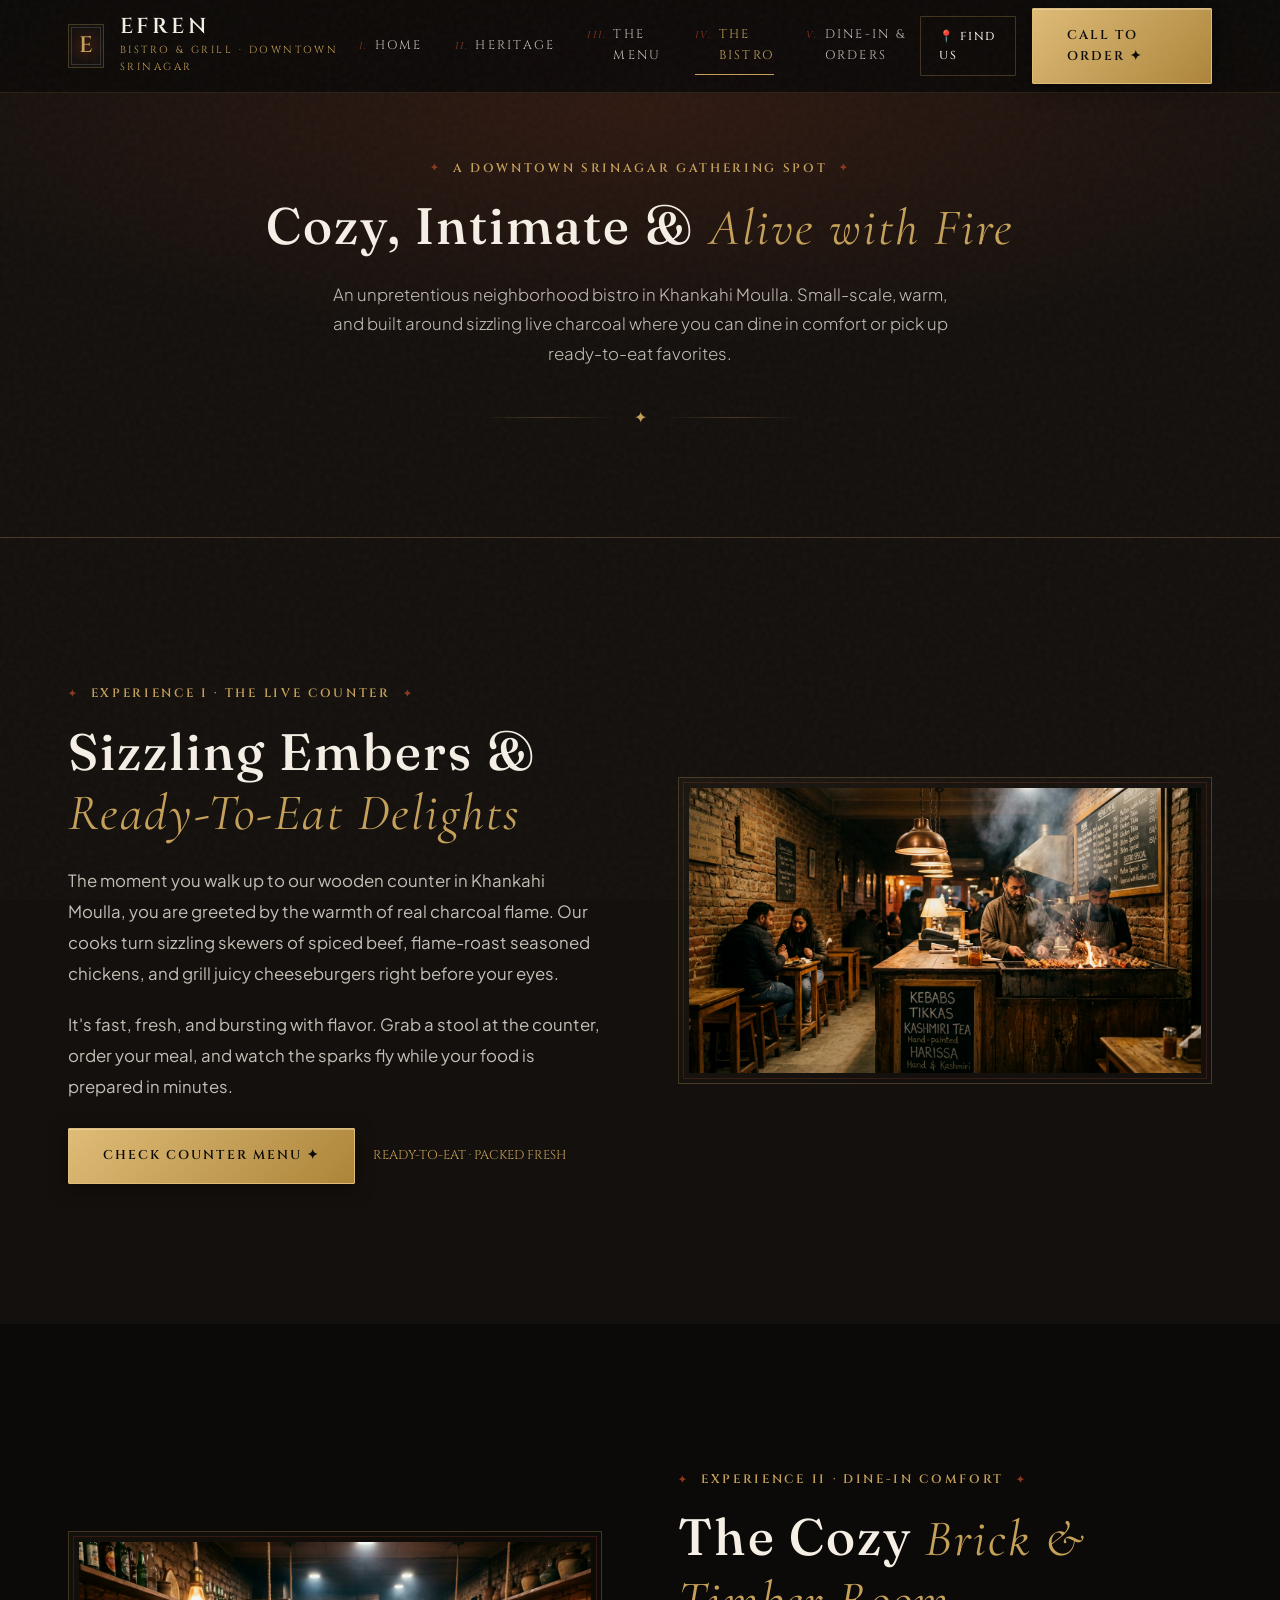
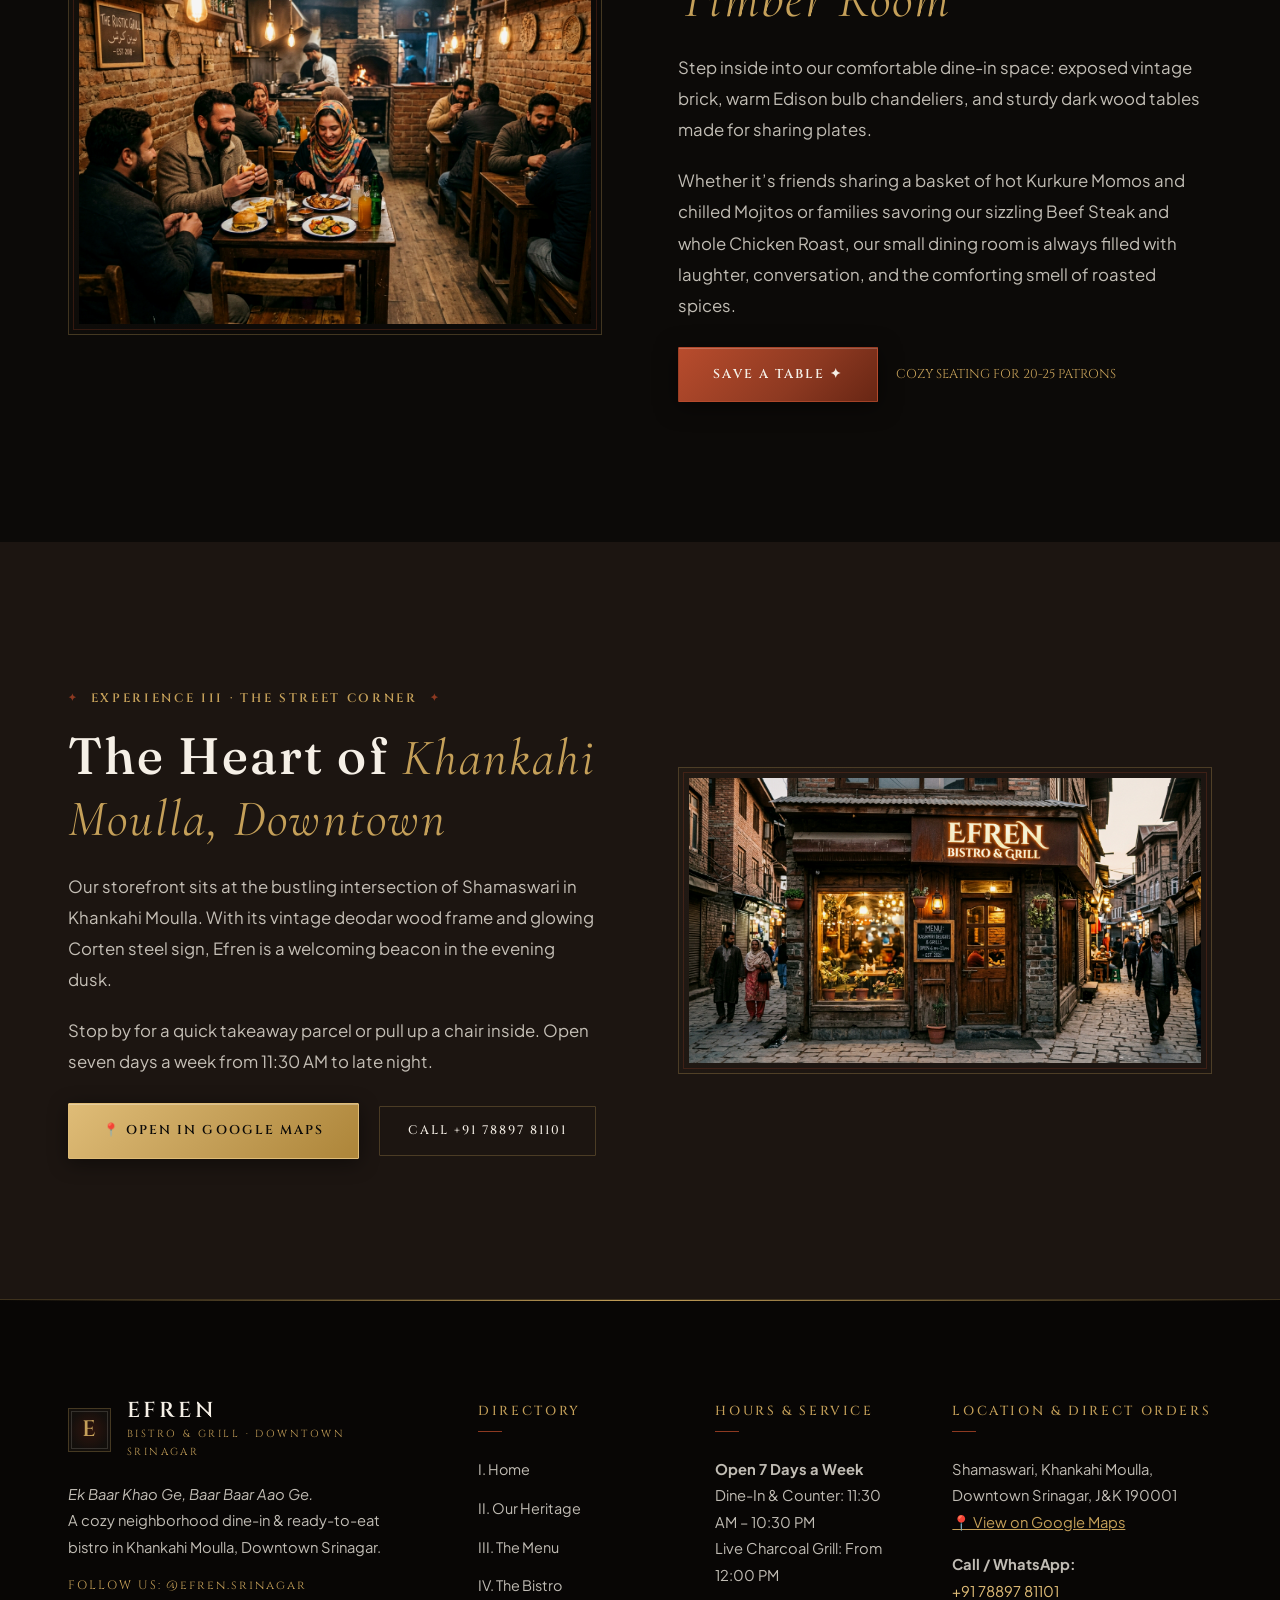
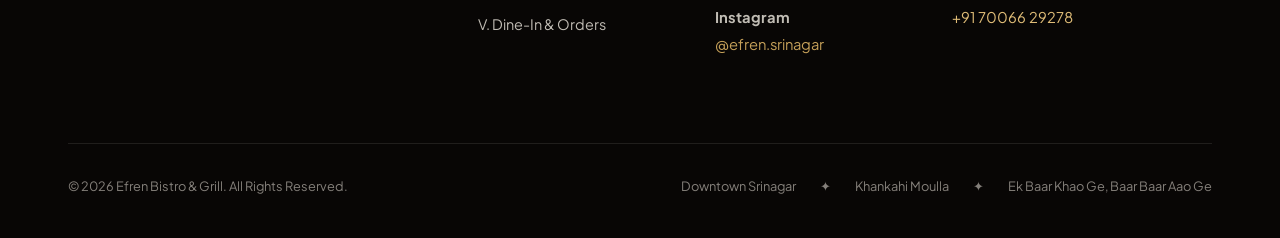
==== commit 9b361f21: "Add files via upload" ====
--- a/atmosphere.html
+++ b/atmosphere.html
@@ -4,7 +4,7 @@
   <meta charset="UTF-8">
   <meta name="viewport" content="width=device-width, initial-scale=1.0">
   <title>The Bistro &amp; Atmosphere — Efren Bistro &amp; Grill Downtown Srinagar</title>
-  <meta name="description" content="Experience the cozy small-scale dine-in atmosphere of Efren Bistro & Grill in Khoja Bazar, Downtown Srinagar. Sizzling charcoal counter, warm brick walls, and ready-to-eat street grill.">
+  <meta name="description" content="Experience the cozy small-scale dine-in atmosphere of Efren Bistro & Grill in Khankahi Moulla, Downtown Srinagar. Sizzling charcoal counter, warm brick walls, and ready-to-eat street grill.">
   <link rel="stylesheet" href="assets/css/style.css">
 </head>
 <body class="bg-obsidian">
@@ -64,7 +64,7 @@
         <div class="eyebrow">A Downtown Srinagar Gathering Spot</div>
         <h1 class="section-title">Cozy, Intimate &amp; <em>Alive with Fire</em></h1>
         <p class="section-subtitle" style="margin: 0 auto;">
-          An unpretentious neighborhood bistro in Khoja Bazar. Small-scale, warm, and built around sizzling live charcoal where you can dine in comfort or pick up ready-to-eat favorites.
+          An unpretentious neighborhood bistro in Khankahi Moulla. Small-scale, warm, and built around sizzling live charcoal where you can dine in comfort or pick up ready-to-eat favorites.
         </p>
         <div class="ornate-divider center">✦</div>
       </div>
@@ -80,7 +80,7 @@
           <div class="eyebrow">Experience I · The Live Counter</div>
           <h2 class="section-title">Sizzling Embers &amp; <em>Ready-To-Eat Delights</em></h2>
           <p style="font-size: 1.05rem; line-height: 1.85; margin-bottom: 20px;">
-            The moment you walk up to our wooden counter in Khoja Bazar, you are greeted by the warmth of real charcoal flame. Our cooks turn sizzling skewers of spiced beef, flame-roast seasoned chickens, and grill juicy cheeseburgers right before your eyes.
+            The moment you walk up to our wooden counter in Khankahi Moulla, you are greeted by the warmth of real charcoal flame. Our cooks turn sizzling skewers of spiced beef, flame-roast seasoned chickens, and grill juicy cheeseburgers right before your eyes.
           </p>
           <p style="font-size: 1.05rem; line-height: 1.85; margin-bottom: 26px;">
             It's fast, fresh, and bursting with flavor. Grab a stool at the counter, order your meal, and watch the sparks fly while your food is prepared in minutes.
@@ -127,16 +127,16 @@
     </div>
   </section>
 
-  <!-- ================= SPACE 3: HISTORIC STOREFRONT IN KHOJA BAZAR ================= -->
+  <!-- ================= SPACE 3: HISTORIC STOREFRONT IN KHANKAHI MOULLA ================= -->
   <section class="editorial-section bg-walnut-warm">
     <div class="container">
       <div class="editorial-grid">
         
         <div class="reveal-on-scroll">
           <div class="eyebrow">Experience III · The Street Corner</div>
-          <h2 class="section-title">The Heart of <em>Khoja Bazar, Downtown</em></h2>
+          <h2 class="section-title">The Heart of <em>Khankahi Moulla, Downtown</em></h2>
           <p style="font-size: 1.05rem; line-height: 1.85; margin-bottom: 20px;">
-            Our storefront sits at the bustling intersection of Chinkral Mohalla in Khoja Bazar. With its vintage deodar wood frame and glowing Corten steel sign, Efren is a welcoming beacon in the evening dusk.
+            Our storefront sits at the bustling intersection of Shamaswari in Khankahi Moulla. With its vintage deodar wood frame and glowing Corten steel sign, Efren is a welcoming beacon in the evening dusk.
           </p>
           <p style="font-size: 1.05rem; line-height: 1.85; margin-bottom: 26px;">
             Stop by for a quick takeaway parcel or pull up a chair inside. Open seven days a week from 11:30 AM to late night.
@@ -148,7 +148,7 @@
         </div>
 
         <div class="archival-frame reveal-on-scroll">
-          <img src="assets/images/bistro-storefront.jpg" alt="Storefront of Efren Bistro in historic Khoja Bazar" width="800" height="600" loading="lazy">
+          <img src="assets/images/bistro-storefront.jpg" alt="Storefront of Efren Bistro in historic Khankahi Moulla" width="800" height="600" loading="lazy">
         </div>
 
       </div>
@@ -170,7 +170,7 @@
           </div>
           <p class="footer-info-p">
             <em>Ek Baar Khao Ge, Baar Baar Aao Ge.</em><br>
-            A cozy neighborhood dine-in &amp; ready-to-eat bistro in Khoja Bazar, Downtown Srinagar.
+            A cozy neighborhood dine-in &amp; ready-to-eat bistro in Khankahi Moulla, Downtown Srinagar.
           </p>
           <div style="font-family: var(--font-serif-royal); font-size: 0.76rem; letter-spacing: 0.16em; color: var(--tarnished-brass);">
             FOLLOW US: @efren.srinagar
@@ -204,7 +204,7 @@
         <div class="footer-col">
           <h4>Location &amp; Direct Orders</h4>
           <p class="footer-info-p">
-            Chinkral Mohalla, Khoja Bazar,<br>
+            Shamaswari, Khankahi Moulla,<br>
             Downtown Srinagar, J&amp;K 190001<br>
             <a href="https://maps.app.goo.gl/sVBspjCtsgYMoenR8" target="_blank" style="color: var(--tarnished-brass); text-decoration: underline;">📍 View on Google Maps</a>
           </p>
@@ -222,7 +222,7 @@
         <div style="display: flex; gap: 24px;">
           <span>Downtown Srinagar</span>
           <span>✦</span>
-          <span>Khoja Bazar</span>
+          <span>Khankahi Moulla</span>
           <span>✦</span>
           <span>Ek Baar Khao Ge, Baar Baar Aao Ge</span>
         </div>
